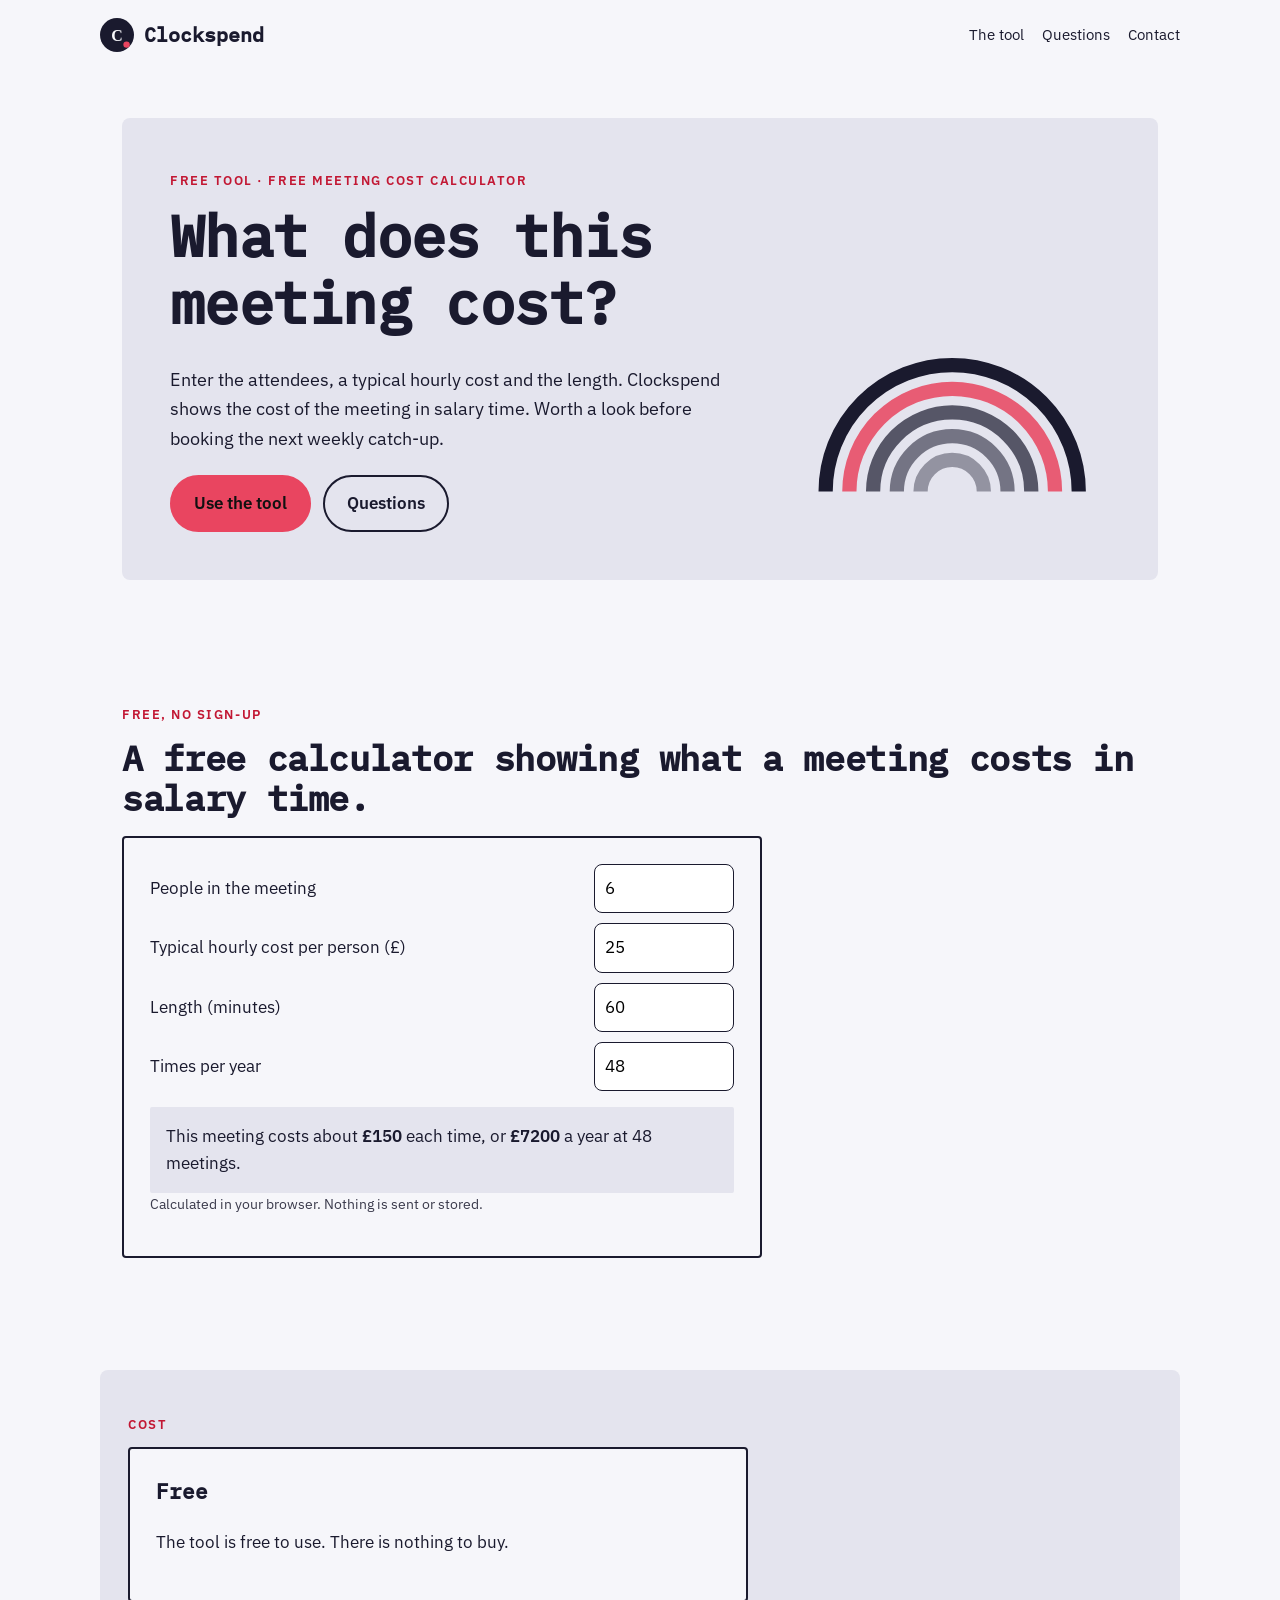
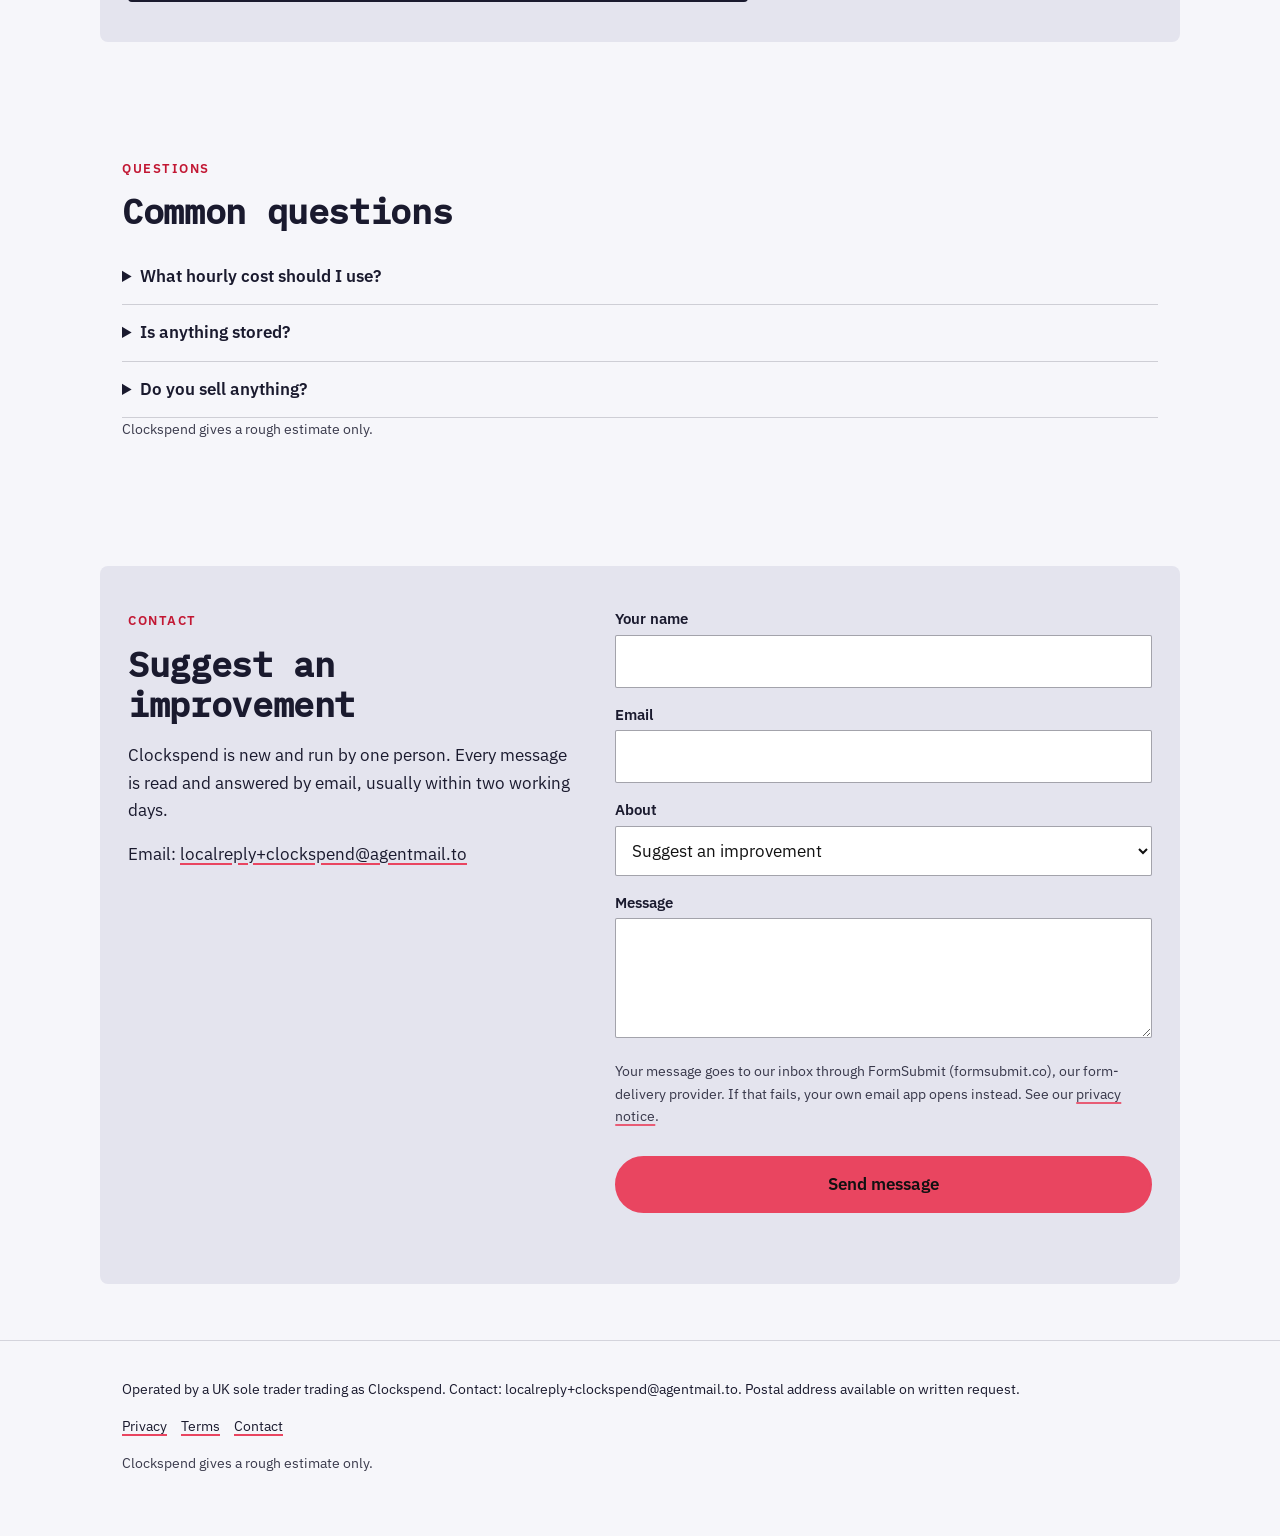
==== index.html @ 1527cc27 "Publish site 2026-10-19 21:56 BST" ====
<!doctype html>
<html lang="en-GB">
<head>
<meta charset="utf-8">
<meta name="viewport" content="width=device-width, initial-scale=1">
<meta http-equiv="Content-Security-Policy" content="default-src 'self'; img-src 'self' data: https://localreplyloop.goatcounter.com; style-src 'self'; script-src 'self'; font-src 'self'; connect-src 'self' https://formsubmit.co; form-action 'self'; base-uri 'self'; object-src 'none'">
<meta name="referrer" content="strict-origin-when-cross-origin">
<title>Clockspend: What does this meeting cost?</title>
<meta name="description" content="A free calculator showing what a meeting costs in salary time.">
<meta name="theme-color" content="#1A1A2E">
<meta property="og:type" content="website"><meta property="og:title" content="Clockspend: What does this meeting cost?"><meta property="og:description" content="A free calculator showing what a meeting costs in salary time.">
<meta property="og:image" content="https://evanturner557-del.github.io/clockspend/assets/og.png"><meta property="og:image:width" content="1200"><meta property="og:image:height" content="630">
<meta property="og:image:alt" content="Clockspend: What does this meeting cost?"><meta property="og:site_name" content="Clockspend"><meta property="og:locale" content="en_GB">
<meta property="og:url" content="https://evanturner557-del.github.io/clockspend/"><meta name="twitter:card" content="summary_large_image">
<link rel="canonical" href="https://evanturner557-del.github.io/clockspend/">
<link rel="icon" href="assets/favicon.svg" type="image/svg+xml">
<link rel="stylesheet" href="assets/site.css">
<script src="assets/config.js"></script>
<script src="assets/analytics.js" defer></script>
<script src="_shared/kit.js" defer></script><script src="assets/tool.js" defer></script>
</head>
<body>
<a class="skip" href="#main">Skip to content</a>
<header><div class="wrap top"><a class="brand" href="./"><svg viewBox="0 0 64 64" aria-hidden="true" width="34" height="34"><circle cx="32" cy="32" r="32" fill="#1A1A2E"/><text x="32" y="43" text-anchor="middle" font-family="Georgia, serif" font-weight="700" font-size="30" fill="#F6F6FA">C</text><circle cx="50" cy="50" r="6" fill="#E94560"/></svg>Clockspend</a><nav aria-label="Primary"><a href="#tool">The tool</a><a href="#faq">Questions</a><a href="#contact">Contact</a></nav></div></header><section class="hero"><div class="wrap"><div class="inner"><div><span class="eyebrow">Free tool · Free meeting cost calculator</span><h1>What does this meeting cost?</h1><p class="lede">Enter the attendees, a typical hourly cost and the length. Clockspend shows the cost of the meeting in salary time. Worth a look before booking the next weekly catch-up.</p><div class="ctas"><a class="btn" href="#tool" data-cta="hero">Use the tool</a><a class="btn ghost" href="#faq" data-cta="hero-secondary">Questions</a></div></div><div class="art"><svg viewBox="0 0 400 400" role="img" aria-label="Decorative pattern" class="motif" preserveAspectRatio="xMidYMid slice"><path d="M 40 380 A 160 160 0 0 1 360 380" fill="none" stroke="#1A1A2E" stroke-width="18" stroke-opacity="1.00"/><path d="M 70 380 A 130 130 0 0 1 330 380" fill="none" stroke="#E94560" stroke-width="18" stroke-opacity="0.85"/><path d="M 100 380 A 100 100 0 0 1 300 380" fill="none" stroke="#1A1A2E" stroke-width="18" stroke-opacity="0.70"/><path d="M 130 380 A 70 70 0 0 1 270 380" fill="none" stroke="#1A1A2E" stroke-width="18" stroke-opacity="0.55"/><path d="M 160 380 A 40 40 0 0 1 240 380" fill="none" stroke="#1A1A2E" stroke-width="18" stroke-opacity="0.40"/></svg></div></div></div></section>
<main id="main">
<section id="tool"><div class="wrap"><span class="eyebrow">Free, no sign-up</span><h2>A free calculator showing what a meeting costs in salary time.</h2><form class="tool" id="calc" novalidate><div class="row"><label for="t-people">People in the meeting</label><input type="number" id="t-people" data-k="people" value="6" step="1" min="0" inputmode="decimal"></div><div class="row"><label for="t-rate">Typical hourly cost per person (£)</label><input type="number" id="t-rate" data-k="rate" value="25" step="1" min="0" inputmode="decimal"></div><div class="row"><label for="t-mins">Length (minutes)</label><input type="number" id="t-mins" data-k="mins" value="60" step="5" min="0" inputmode="decimal"></div><div class="row"><label for="t-weekly">Times per year</label><input type="number" id="t-weekly" data-k="weekly" value="48" step="1" min="0" inputmode="decimal"></div><div class="result" id="result" role="status" aria-live="polite"></div><p class="fine">Calculated in your browser. Nothing is sent or stored.</p></form></div></section>
<section class="tint" id="price"><div class="wrap"><span class="eyebrow">Cost</span><div class="pricebox"><p class="price">Free</p><p>The tool is free to use. There is nothing to buy.</p></div></div></section>
<section id="faq"><div class="wrap"><span class="eyebrow">Questions</span><h2>Common questions</h2><details><summary>What hourly cost should I use?</summary><p>Salary plus employer costs, divided by working hours. A rough average is fine.</p></details><details><summary>Is anything stored?</summary><p>No. It runs in your browser.</p></details><details><summary>Do you sell anything?</summary><p>No. It&#x27;s just a calculator.</p></details><p class="fine" style="margin-top:18px">Clockspend gives a rough estimate only.</p></div></section>
<section class="tint" id="contact"><div class="wrap contact-grid"><div><span class="eyebrow">Contact</span><h2>Suggest an improvement</h2><p>Clockspend is new and run by one person. Every message is read and answered by email, usually within two working days.</p><p>Email: <a href="mailto:localreply+clockspend@agentmail.to">localreply+clockspend@agentmail.to</a></p></div><form class="form" data-contact data-formsubmit="localreply+clockspend@agentmail.to" data-email="localreply+clockspend@agentmail.to" data-subject="Clockspend enquiry" novalidate>
<div><label for="f-name">Your name</label><input id="f-name" name="name" autocomplete="name" required></div>
<div><label for="f-email">Email</label><input id="f-email" name="email" type="email" autocomplete="email" required></div>
<div><label for="f-plan">About</label><select id="f-plan" name="plan"><option value="Suggest an improvement">Suggest an improvement</option><option value="Report a mistake">Report a mistake</option><option value="Something else">Something else</option></select></div>
<div><label for="f-message">Message</label><textarea id="f-message" name="message"></textarea></div>
<p class="hint">Your message goes to our inbox through FormSubmit (formsubmit.co), our form-delivery provider. If that fails, your own email app opens instead. See our <a href="privacy.html">privacy notice</a>.</p>
<button class="btn" type="submit">Send message</button>
<p class="form-status" role="status" aria-live="polite"></p>
</form></div></section>
</main><footer><div class="wrap"><p>Operated by a UK sole trader trading as Clockspend. Contact: localreply+clockspend@agentmail.to. Postal address available on written request.</p>
<p><a href="privacy.html">Privacy</a><a href="terms.html">Terms</a><a href="./#contact">Contact</a></p>
<p class="fine">Clockspend gives a rough estimate only.</p></div></footer>
</body></html>
---- assets/site.css ----
@font-face{font-family:'IBM Plex Mono';font-weight:500;font-style:normal;font-display:swap;src:url(fonts/ibm-plex-mono-latin-500-normal.woff2) format('woff2')}
@font-face{font-family:'IBM Plex Sans';font-weight:400;font-style:normal;font-display:swap;src:url(fonts/ibm-plex-sans-latin-400-normal.woff2) format('woff2')}
@font-face{font-family:'IBM Plex Sans';font-weight:600;font-style:normal;font-display:swap;src:url(fonts/ibm-plex-sans-latin-600-normal.woff2) format('woff2')}
:root{--ink:#1A1A2E;--paper:#F6F6FA;--acc:#E94560;--acc-text:#C21733;--on-acc:#111111;--soft:#E4E4EE;--on-ink:#F6F6FA;--r:4px;--br:999px;--head:'IBM Plex Mono', ui-monospace, monospace;--body:'IBM Plex Sans', system-ui, sans-serif}
*,*::before,*::after{box-sizing:border-box}html{scroll-behavior:smooth}@media (prefers-reduced-motion:reduce){html{scroll-behavior:auto}*{transition:none!important}}
body{margin:0;font-family:var(--body);color:var(--ink);background:var(--paper);line-height:1.6;font-size:17px;-webkit-font-smoothing:antialiased}
h1,h2,h3{font-family:var(--head);line-height:1.15;margin:0 0 .5em;letter-spacing:-.01em}h1{font-size:clamp(2.1rem,5vw,3.6rem)}h2{font-size:clamp(1.5rem,3vw,2.2rem)}h3{font-size:1.15rem}
p{margin:0 0 1em}a{color:var(--ink);text-decoration-color:var(--acc);text-underline-offset:3px;text-decoration-thickness:2px}
.wrap{max-width:1080px;margin:0 auto;padding:0 22px}.skip{position:absolute;left:-999px}.skip:focus{left:12px;top:12px;background:var(--ink);color:var(--on-ink);padding:8px 12px;z-index:9}
:focus-visible{outline:3px solid var(--acc);outline-offset:2px}
.top{display:flex;align-items:center;justify-content:space-between;padding:18px 0;gap:16px}.brand{display:flex;align-items:center;gap:10px;font-family:var(--head);font-weight:700;font-size:1.25rem;text-decoration:none}
.top nav a{margin-left:18px;font-size:.95rem;text-decoration:none}.top nav a:hover{text-decoration:underline}
.btn{display:inline-block;background:var(--acc);color:var(--on-acc);padding:13px 22px;border-radius:var(--br);font-weight:600;text-decoration:none;border:2px solid var(--acc);cursor:pointer;font:inherit;font-weight:600}
.btn:hover{filter:brightness(.94)}.btn.ghost{background:transparent;color:var(--ink);border-color:var(--ink)}
.eyebrow{display:inline-block;font-size:.8rem;letter-spacing:.12em;text-transform:uppercase;font-weight:600;color:var(--acc-text);margin-bottom:12px}
.hero{padding:48px 0 64px}.hero .lede{font-size:1.15rem;max-width:40em}.ctas{display:flex;gap:12px;flex-wrap:wrap;margin-top:22px}
.motif{width:100%;height:auto;max-width:420px;display:block}
.draft{display:inline-block;background:var(--soft);border:1px dashed var(--ink);padding:3px 10px;border-radius:999px;font-size:.82rem;font-weight:600;margin-bottom:14px}
section{padding:56px 0}.tint{background:var(--soft)}
.steps{display:grid;grid-template-columns:repeat(auto-fit,minmax(220px,1fr));gap:22px;counter-reset:s}
.step{padding:22px;border-radius:var(--r);background:var(--paper);border:1px solid color-mix(in srgb,var(--ink) 14%,transparent)}
.step::before{counter-increment:s;content:"0" counter(s);font-family:var(--head);font-weight:700;color:var(--acc-text);display:block;font-size:1.4rem;margin-bottom:6px}
.points{display:grid;grid-template-columns:repeat(auto-fit,minmax(240px,1fr));gap:26px}.point h3{border-top:4px solid var(--acc);padding-top:12px}
.price{font-family:var(--head);font-size:1.3rem;font-weight:700}.pricebox{border:2px solid var(--ink);border-radius:var(--r);padding:26px;max-width:620px;background:var(--paper)}
details{border-bottom:1px solid color-mix(in srgb,var(--ink) 18%,transparent);padding:14px 0}summary{cursor:pointer;font-weight:600}details p{margin-top:10px}
.form{display:grid;gap:14px;max-width:620px}.form label{font-weight:600;font-size:.95rem;display:block;margin-bottom:4px}
.form input,.form textarea,.form select{width:100%;padding:12px;border:1.5px solid color-mix(in srgb,var(--ink) 40%,transparent);border-radius:calc(var(--r)/2);font:inherit;background:#fff;color:#111}
.form textarea{min-height:120px}.hint,.fine{font-size:.88rem;opacity:.85}.form-status{font-weight:600}
.contact-grid{display:grid;grid-template-columns:1fr 1.2fr;gap:40px}@media(max-width:800px){.contact-grid{grid-template-columns:1fr}.top nav{display:none}}
footer{padding:36px 0 48px;font-size:.9rem;border-top:1px solid color-mix(in srgb,var(--ink) 15%,transparent)}footer a{margin-right:14px}
.tool{background:var(--paper);border:2px solid var(--ink);border-radius:var(--r);padding:26px;max-width:640px}.tool .row{display:grid;grid-template-columns:1fr 140px;gap:12px;align-items:center;margin-bottom:10px}
.tool input[type=number]{padding:10px;border:1.5px solid var(--ink);border-radius:8px;font:inherit;width:100%}.result{margin-top:16px;padding:16px;background:var(--soft);border-radius:calc(var(--r)/2);min-height:3em}
.check h3{margin-top:18px}.check label{display:flex;gap:10px;align-items:flex-start;padding:6px 0}.check input{width:20px;height:20px;accent-color:var(--acc)}
.legal{max-width:760px}.legal h2{font-size:1.3rem;margin-top:1.6em}
.hero .wrap>.inner{background:var(--soft);border-radius:calc(var(--r)*2);padding:48px;display:grid;grid-template-columns:1.3fr .7fr;gap:36px;align-items:center}@media(max-width:800px){.hero .wrap>.inner{grid-template-columns:1fr;padding:28px}}.tint{background:transparent}.tint .wrap{background:var(--soft);border-radius:calc(var(--r)*2);padding:40px 28px}
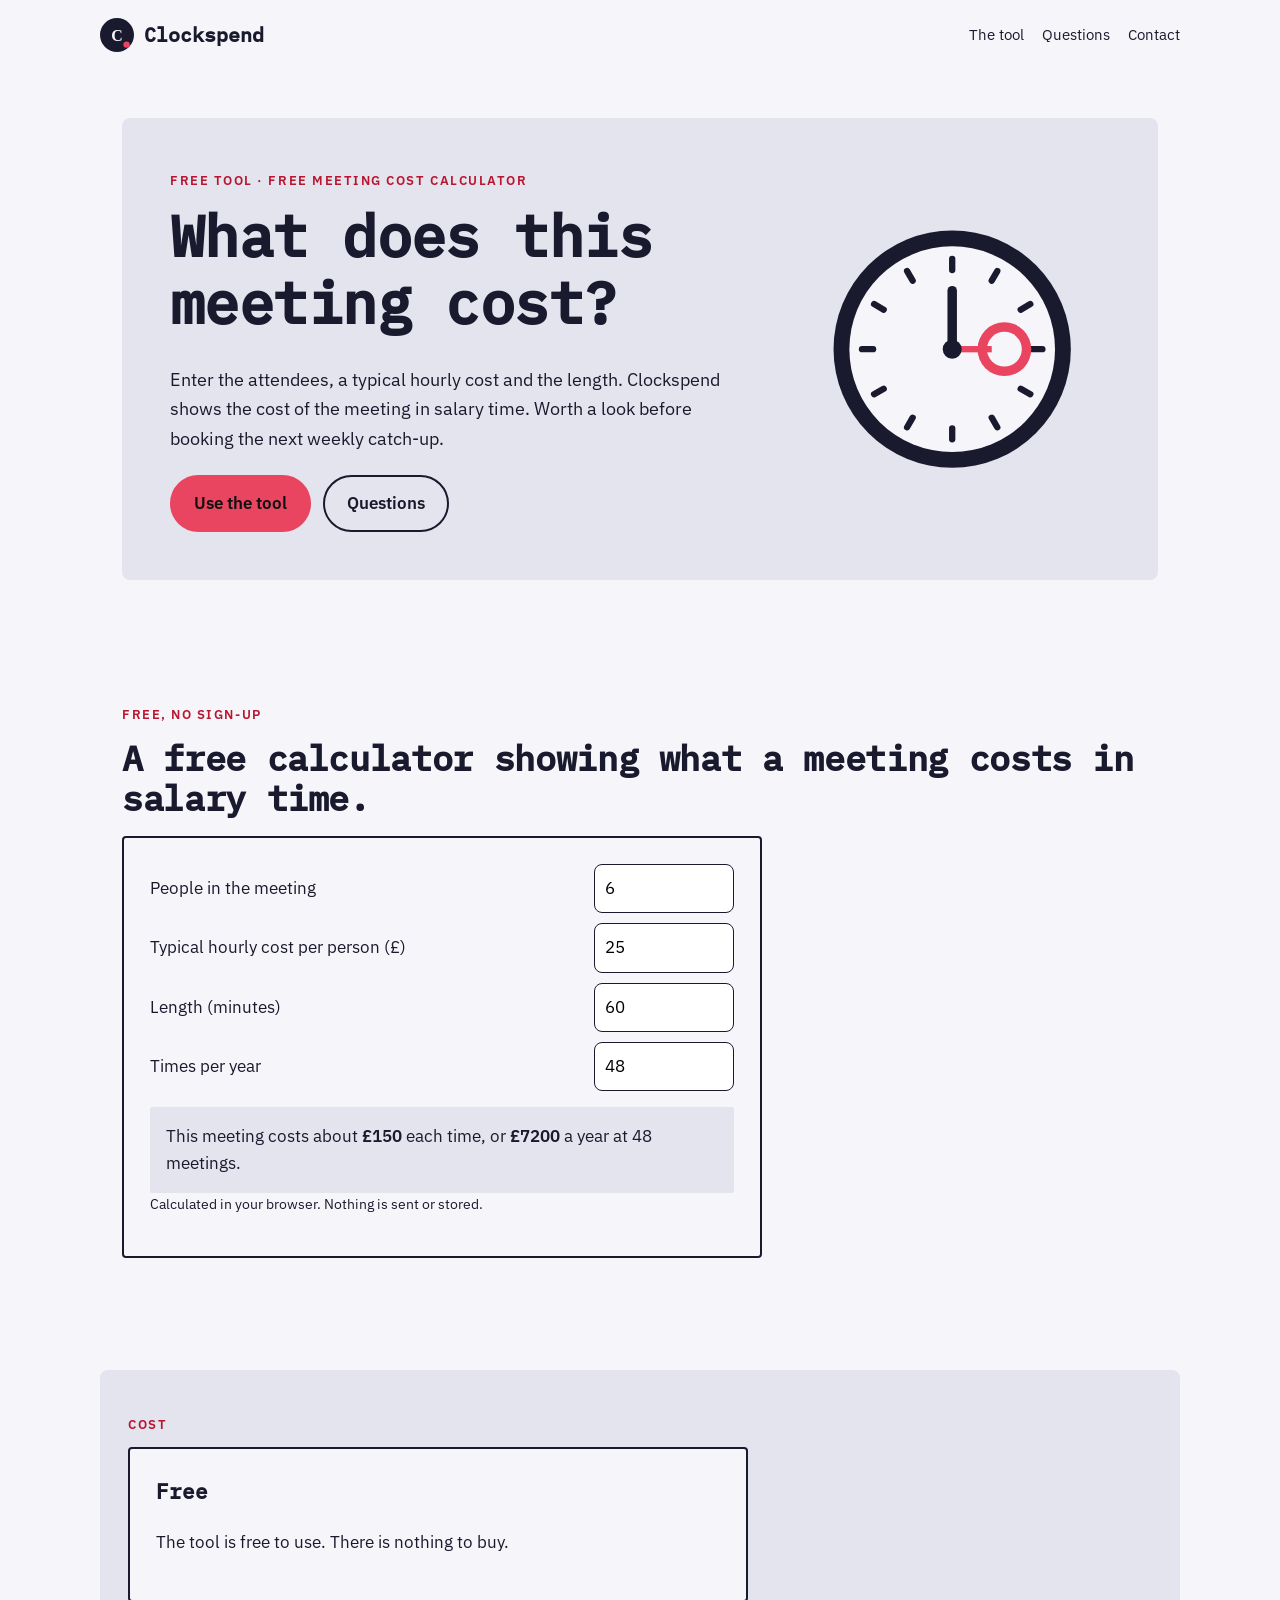
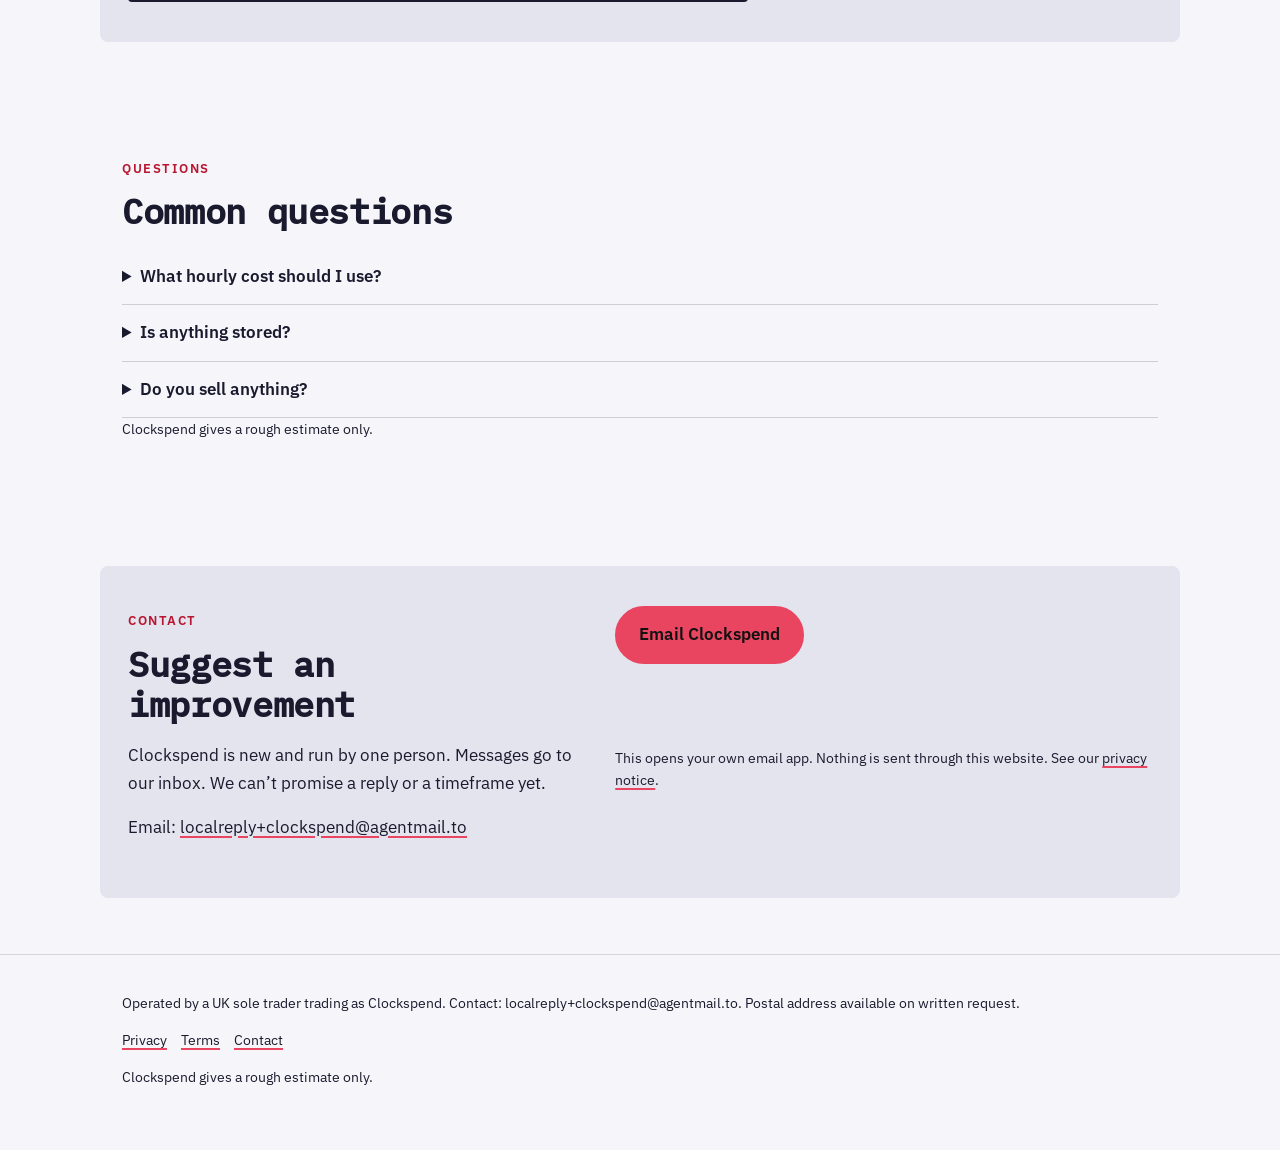
==== commit 16bf0323: "Publish site 2026-10-21 08:27 BST" ====
--- a/index.html
+++ b/index.html
@@ -3,7 +3,7 @@
 <head>
 <meta charset="utf-8">
 <meta name="viewport" content="width=device-width, initial-scale=1">
-<meta http-equiv="Content-Security-Policy" content="default-src 'self'; img-src 'self' data: https://localreplyloop.goatcounter.com; style-src 'self'; script-src 'self'; font-src 'self'; connect-src 'self' https://formsubmit.co; form-action 'self'; base-uri 'self'; object-src 'none'">
+<meta http-equiv="Content-Security-Policy" content="default-src 'self'; img-src 'self' data: https://localreplyloop.goatcounter.com; style-src 'self'; script-src 'self'; font-src 'self'; connect-src 'self'; form-action 'self'; base-uri 'self'; object-src 'none'">
 <meta name="referrer" content="strict-origin-when-cross-origin">
 <title>Clockspend: What does this meeting cost?</title>
 <meta name="description" content="A free calculator showing what a meeting costs in salary time.">
@@ -21,20 +21,13 @@
 </head>
 <body>
 <a class="skip" href="#main">Skip to content</a>
-<header><div class="wrap top"><a class="brand" href="./"><svg viewBox="0 0 64 64" aria-hidden="true" width="34" height="34"><circle cx="32" cy="32" r="32" fill="#1A1A2E"/><text x="32" y="43" text-anchor="middle" font-family="Georgia, serif" font-weight="700" font-size="30" fill="#F6F6FA">C</text><circle cx="50" cy="50" r="6" fill="#E94560"/></svg>Clockspend</a><nav aria-label="Primary"><a href="#tool">The tool</a><a href="#faq">Questions</a><a href="#contact">Contact</a></nav></div></header><section class="hero"><div class="wrap"><div class="inner"><div><span class="eyebrow">Free tool · Free meeting cost calculator</span><h1>What does this meeting cost?</h1><p class="lede">Enter the attendees, a typical hourly cost and the length. Clockspend shows the cost of the meeting in salary time. Worth a look before booking the next weekly catch-up.</p><div class="ctas"><a class="btn" href="#tool" data-cta="hero">Use the tool</a><a class="btn ghost" href="#faq" data-cta="hero-secondary">Questions</a></div></div><div class="art"><svg viewBox="0 0 400 400" role="img" aria-label="Decorative pattern" class="motif" preserveAspectRatio="xMidYMid slice"><path d="M 40 380 A 160 160 0 0 1 360 380" fill="none" stroke="#1A1A2E" stroke-width="18" stroke-opacity="1.00"/><path d="M 70 380 A 130 130 0 0 1 330 380" fill="none" stroke="#E94560" stroke-width="18" stroke-opacity="0.85"/><path d="M 100 380 A 100 100 0 0 1 300 380" fill="none" stroke="#1A1A2E" stroke-width="18" stroke-opacity="0.70"/><path d="M 130 380 A 70 70 0 0 1 270 380" fill="none" stroke="#1A1A2E" stroke-width="18" stroke-opacity="0.55"/><path d="M 160 380 A 40 40 0 0 1 240 380" fill="none" stroke="#1A1A2E" stroke-width="18" stroke-opacity="0.40"/></svg></div></div></div></section>
+<header><div class="wrap top"><a class="brand" href="./"><svg viewBox="0 0 64 64" aria-hidden="true" width="34" height="34"><circle cx="32" cy="32" r="32" fill="#1A1A2E"/><text x="32" y="43" text-anchor="middle" font-family="Georgia, serif" font-weight="700" font-size="30" fill="#F6F6FA">C</text><circle cx="50" cy="50" r="6" fill="#E94560"/></svg>Clockspend</a><nav aria-label="Primary"><a href="#tool">The tool</a><a href="#faq">Questions</a><a href="#contact">Contact</a></nav></div></header>
 <main id="main">
+<section class="hero"><div class="wrap"><div class="inner"><div><span class="eyebrow">Free tool · Free meeting cost calculator</span><h1>What does this meeting cost?</h1><p class="lede">Enter the attendees, a typical hourly cost and the length. Clockspend shows the cost of the meeting in salary time. Worth a look before booking the next weekly catch-up.</p><div class="ctas"><a class="btn" href="#tool" data-cta="hero">Use the tool</a><a class="btn ghost" href="#faq" data-cta="hero-secondary">Questions</a></div></div><div class="art"><svg viewBox="0 0 400 400" aria-hidden="true" focusable="false" class="motif"><circle cx="200" cy="200" r="150" fill="#1A1A2E"/><circle cx="200" cy="200" r="130" fill="#F6F6FA"/><rect x="196" y="82" width="8" height="22" rx="4" fill="#1A1A2E" transform="rotate(0 200 200)"/><rect x="196" y="82" width="8" height="22" rx="4" fill="#1A1A2E" transform="rotate(30 200 200)"/><rect x="196" y="82" width="8" height="22" rx="4" fill="#1A1A2E" transform="rotate(60 200 200)"/><rect x="196" y="82" width="8" height="22" rx="4" fill="#1A1A2E" transform="rotate(90 200 200)"/><rect x="196" y="82" width="8" height="22" rx="4" fill="#1A1A2E" transform="rotate(120 200 200)"/><rect x="196" y="82" width="8" height="22" rx="4" fill="#1A1A2E" transform="rotate(150 200 200)"/><rect x="196" y="82" width="8" height="22" rx="4" fill="#1A1A2E" transform="rotate(180 200 200)"/><rect x="196" y="82" width="8" height="22" rx="4" fill="#1A1A2E" transform="rotate(210 200 200)"/><rect x="196" y="82" width="8" height="22" rx="4" fill="#1A1A2E" transform="rotate(240 200 200)"/><rect x="196" y="82" width="8" height="22" rx="4" fill="#1A1A2E" transform="rotate(270 200 200)"/><rect x="196" y="82" width="8" height="22" rx="4" fill="#1A1A2E" transform="rotate(300 200 200)"/><rect x="196" y="82" width="8" height="22" rx="4" fill="#1A1A2E" transform="rotate(330 200 200)"/><rect x="194" y="120" width="12" height="90" rx="6" fill="#1A1A2E"/><circle cx="266" cy="200" r="34" fill="#E94560"/><circle cx="266" cy="200" r="22" fill="#F6F6FA"/><rect x="200" y="196" width="50" height="8" fill="#E94560"/><circle cx="200" cy="200" r="12" fill="#1A1A2E"/></svg></div></div></div></section>
 <section id="tool"><div class="wrap"><span class="eyebrow">Free, no sign-up</span><h2>A free calculator showing what a meeting costs in salary time.</h2><form class="tool" id="calc" novalidate><div class="row"><label for="t-people">People in the meeting</label><input type="number" id="t-people" data-k="people" value="6" step="1" min="0" inputmode="decimal"></div><div class="row"><label for="t-rate">Typical hourly cost per person (£)</label><input type="number" id="t-rate" data-k="rate" value="25" step="1" min="0" inputmode="decimal"></div><div class="row"><label for="t-mins">Length (minutes)</label><input type="number" id="t-mins" data-k="mins" value="60" step="5" min="0" inputmode="decimal"></div><div class="row"><label for="t-weekly">Times per year</label><input type="number" id="t-weekly" data-k="weekly" value="48" step="1" min="0" inputmode="decimal"></div><div class="result" id="result" role="status" aria-live="polite"></div><p class="fine">Calculated in your browser. Nothing is sent or stored.</p></form></div></section>
 <section class="tint" id="price"><div class="wrap"><span class="eyebrow">Cost</span><div class="pricebox"><p class="price">Free</p><p>The tool is free to use. There is nothing to buy.</p></div></div></section>
 <section id="faq"><div class="wrap"><span class="eyebrow">Questions</span><h2>Common questions</h2><details><summary>What hourly cost should I use?</summary><p>Salary plus employer costs, divided by working hours. A rough average is fine.</p></details><details><summary>Is anything stored?</summary><p>No. It runs in your browser.</p></details><details><summary>Do you sell anything?</summary><p>No. It&#x27;s just a calculator.</p></details><p class="fine" style="margin-top:18px">Clockspend gives a rough estimate only.</p></div></section>
-<section class="tint" id="contact"><div class="wrap contact-grid"><div><span class="eyebrow">Contact</span><h2>Suggest an improvement</h2><p>Clockspend is new and run by one person. Every message is read and answered by email, usually within two working days.</p><p>Email: <a href="mailto:localreply+clockspend@agentmail.to">localreply+clockspend@agentmail.to</a></p></div><form class="form" data-contact data-formsubmit="localreply+clockspend@agentmail.to" data-email="localreply+clockspend@agentmail.to" data-subject="Clockspend enquiry" novalidate>
-<div><label for="f-name">Your name</label><input id="f-name" name="name" autocomplete="name" required></div>
-<div><label for="f-email">Email</label><input id="f-email" name="email" type="email" autocomplete="email" required></div>
-<div><label for="f-plan">About</label><select id="f-plan" name="plan"><option value="Suggest an improvement">Suggest an improvement</option><option value="Report a mistake">Report a mistake</option><option value="Something else">Something else</option></select></div>
-<div><label for="f-message">Message</label><textarea id="f-message" name="message"></textarea></div>
-<p class="hint">Your message goes to our inbox through FormSubmit (formsubmit.co), our form-delivery provider. If that fails, your own email app opens instead. See our <a href="privacy.html">privacy notice</a>.</p>
-<button class="btn" type="submit">Send message</button>
-<p class="form-status" role="status" aria-live="polite"></p>
-</form></div></section>
+<section class="tint" id="contact"><div class="wrap contact-grid"><div><span class="eyebrow">Contact</span><h2>Suggest an improvement</h2><p>Clockspend is new and run by one person. Messages go to our inbox. We can’t promise a reply or a timeframe yet.</p><p>Email: <a href="mailto:localreply+clockspend@agentmail.to">localreply+clockspend@agentmail.to</a></p></div><div class="form contact-mail"><p><a class="btn" href="mailto:localreply+clockspend@agentmail.to?subject=%5BClockspend%5D%20Enquiry" data-cta="enquire">Email Clockspend</a></p><p class="hint">This opens your own email app. Nothing is sent through this website. See our <a href="privacy.html">privacy notice</a>.</p></div></div></section>
 </main><footer><div class="wrap"><p>Operated by a UK sole trader trading as Clockspend. Contact: localreply+clockspend@agentmail.to. Postal address available on written request.</p>
 <p><a href="privacy.html">Privacy</a><a href="terms.html">Terms</a><a href="./#contact">Contact</a></p>
 <p class="fine">Clockspend gives a rough estimate only.</p></div></footer>
--- a/assets/site.css
+++ b/assets/site.css
@@ -1,7 +1,7 @@
 @font-face{font-family:'IBM Plex Mono';font-weight:500;font-style:normal;font-display:swap;src:url(fonts/ibm-plex-mono-latin-500-normal.woff2) format('woff2')}
 @font-face{font-family:'IBM Plex Sans';font-weight:400;font-style:normal;font-display:swap;src:url(fonts/ibm-plex-sans-latin-400-normal.woff2) format('woff2')}
 @font-face{font-family:'IBM Plex Sans';font-weight:600;font-style:normal;font-display:swap;src:url(fonts/ibm-plex-sans-latin-600-normal.woff2) format('woff2')}
-:root{--ink:#1A1A2E;--paper:#F6F6FA;--acc:#E94560;--acc-text:#C21733;--on-acc:#111111;--soft:#E4E4EE;--on-ink:#F6F6FA;--r:4px;--br:999px;--head:'IBM Plex Mono', ui-monospace, monospace;--body:'IBM Plex Sans', system-ui, sans-serif}
+:root{--ink:#1A1A2E;--paper:#F6F6FA;--acc:#E94560;--acc-text:#B81630;--on-acc:#111111;--acc-btn:#E94560;--soft:#E4E4EE;--on-ink:#F6F6FA;--r:4px;--br:999px;--head:'IBM Plex Mono', ui-monospace, monospace;--body:'IBM Plex Sans', system-ui, sans-serif}
 *,*::before,*::after{box-sizing:border-box}html{scroll-behavior:smooth}@media (prefers-reduced-motion:reduce){html{scroll-behavior:auto}*{transition:none!important}}
 body{margin:0;font-family:var(--body);color:var(--ink);background:var(--paper);line-height:1.6;font-size:17px;-webkit-font-smoothing:antialiased}
 h1,h2,h3{font-family:var(--head);line-height:1.15;margin:0 0 .5em;letter-spacing:-.01em}h1{font-size:clamp(2.1rem,5vw,3.6rem)}h2{font-size:clamp(1.5rem,3vw,2.2rem)}h3{font-size:1.15rem}
@@ -10,11 +10,11 @@
 :focus-visible{outline:3px solid var(--acc);outline-offset:2px}
 .top{display:flex;align-items:center;justify-content:space-between;padding:18px 0;gap:16px}.brand{display:flex;align-items:center;gap:10px;font-family:var(--head);font-weight:700;font-size:1.25rem;text-decoration:none}
 .top nav a{margin-left:18px;font-size:.95rem;text-decoration:none}.top nav a:hover{text-decoration:underline}
-.btn{display:inline-block;background:var(--acc);color:var(--on-acc);padding:13px 22px;border-radius:var(--br);font-weight:600;text-decoration:none;border:2px solid var(--acc);cursor:pointer;font:inherit;font-weight:600}
-.btn:hover{filter:brightness(.94)}.btn.ghost{background:transparent;color:var(--ink);border-color:var(--ink)}
+.btn{display:inline-block;background:var(--acc-btn);color:var(--on-acc);padding:13px 22px;border-radius:var(--br);font-weight:600;text-decoration:none;border:2px solid var(--acc-btn);cursor:pointer;font:inherit;font-weight:600}
+.btn:hover{filter:none;box-shadow:inset 0 0 0 2px currentColor}.btn.ghost{background:transparent;color:var(--ink);border-color:var(--ink)}
 .eyebrow{display:inline-block;font-size:.8rem;letter-spacing:.12em;text-transform:uppercase;font-weight:600;color:var(--acc-text);margin-bottom:12px}
 .hero{padding:48px 0 64px}.hero .lede{font-size:1.15rem;max-width:40em}.ctas{display:flex;gap:12px;flex-wrap:wrap;margin-top:22px}
-.motif{width:100%;height:auto;max-width:420px;display:block}
+.motif{width:100%;height:auto;max-width:420px;display:block}.art{margin:0}
 .draft{display:inline-block;background:var(--soft);border:1px dashed var(--ink);padding:3px 10px;border-radius:999px;font-size:.82rem;font-weight:600;margin-bottom:14px}
 section{padding:56px 0}.tint{background:var(--soft)}
 .steps{display:grid;grid-template-columns:repeat(auto-fit,minmax(220px,1fr));gap:22px;counter-reset:s}
@@ -25,8 +25,8 @@
 details{border-bottom:1px solid color-mix(in srgb,var(--ink) 18%,transparent);padding:14px 0}summary{cursor:pointer;font-weight:600}details p{margin-top:10px}
 .form{display:grid;gap:14px;max-width:620px}.form label{font-weight:600;font-size:.95rem;display:block;margin-bottom:4px}
 .form input,.form textarea,.form select{width:100%;padding:12px;border:1.5px solid color-mix(in srgb,var(--ink) 40%,transparent);border-radius:calc(var(--r)/2);font:inherit;background:#fff;color:#111}
-.form textarea{min-height:120px}.hint,.fine{font-size:.88rem;opacity:.85}.form-status{font-weight:600}
-.contact-grid{display:grid;grid-template-columns:1fr 1.2fr;gap:40px}@media(max-width:800px){.contact-grid{grid-template-columns:1fr}.top nav{display:none}}
+.form textarea{min-height:120px}.hint,.fine{font-size:.88rem}.form-status{font-weight:600}
+.contact-grid{display:grid;grid-template-columns:1fr 1.2fr;gap:40px}@media(max-width:800px){.contact-grid{grid-template-columns:1fr}.top nav a:not([href="#contact"]){display:none}.top nav a{margin-left:0;padding:10px 0;font-weight:600}}
 footer{padding:36px 0 48px;font-size:.9rem;border-top:1px solid color-mix(in srgb,var(--ink) 15%,transparent)}footer a{margin-right:14px}
 .tool{background:var(--paper);border:2px solid var(--ink);border-radius:var(--r);padding:26px;max-width:640px}.tool .row{display:grid;grid-template-columns:1fr 140px;gap:12px;align-items:center;margin-bottom:10px}
 .tool input[type=number]{padding:10px;border:1.5px solid var(--ink);border-radius:8px;font:inherit;width:100%}.result{margin-top:16px;padding:16px;background:var(--soft);border-radius:calc(var(--r)/2);min-height:3em}
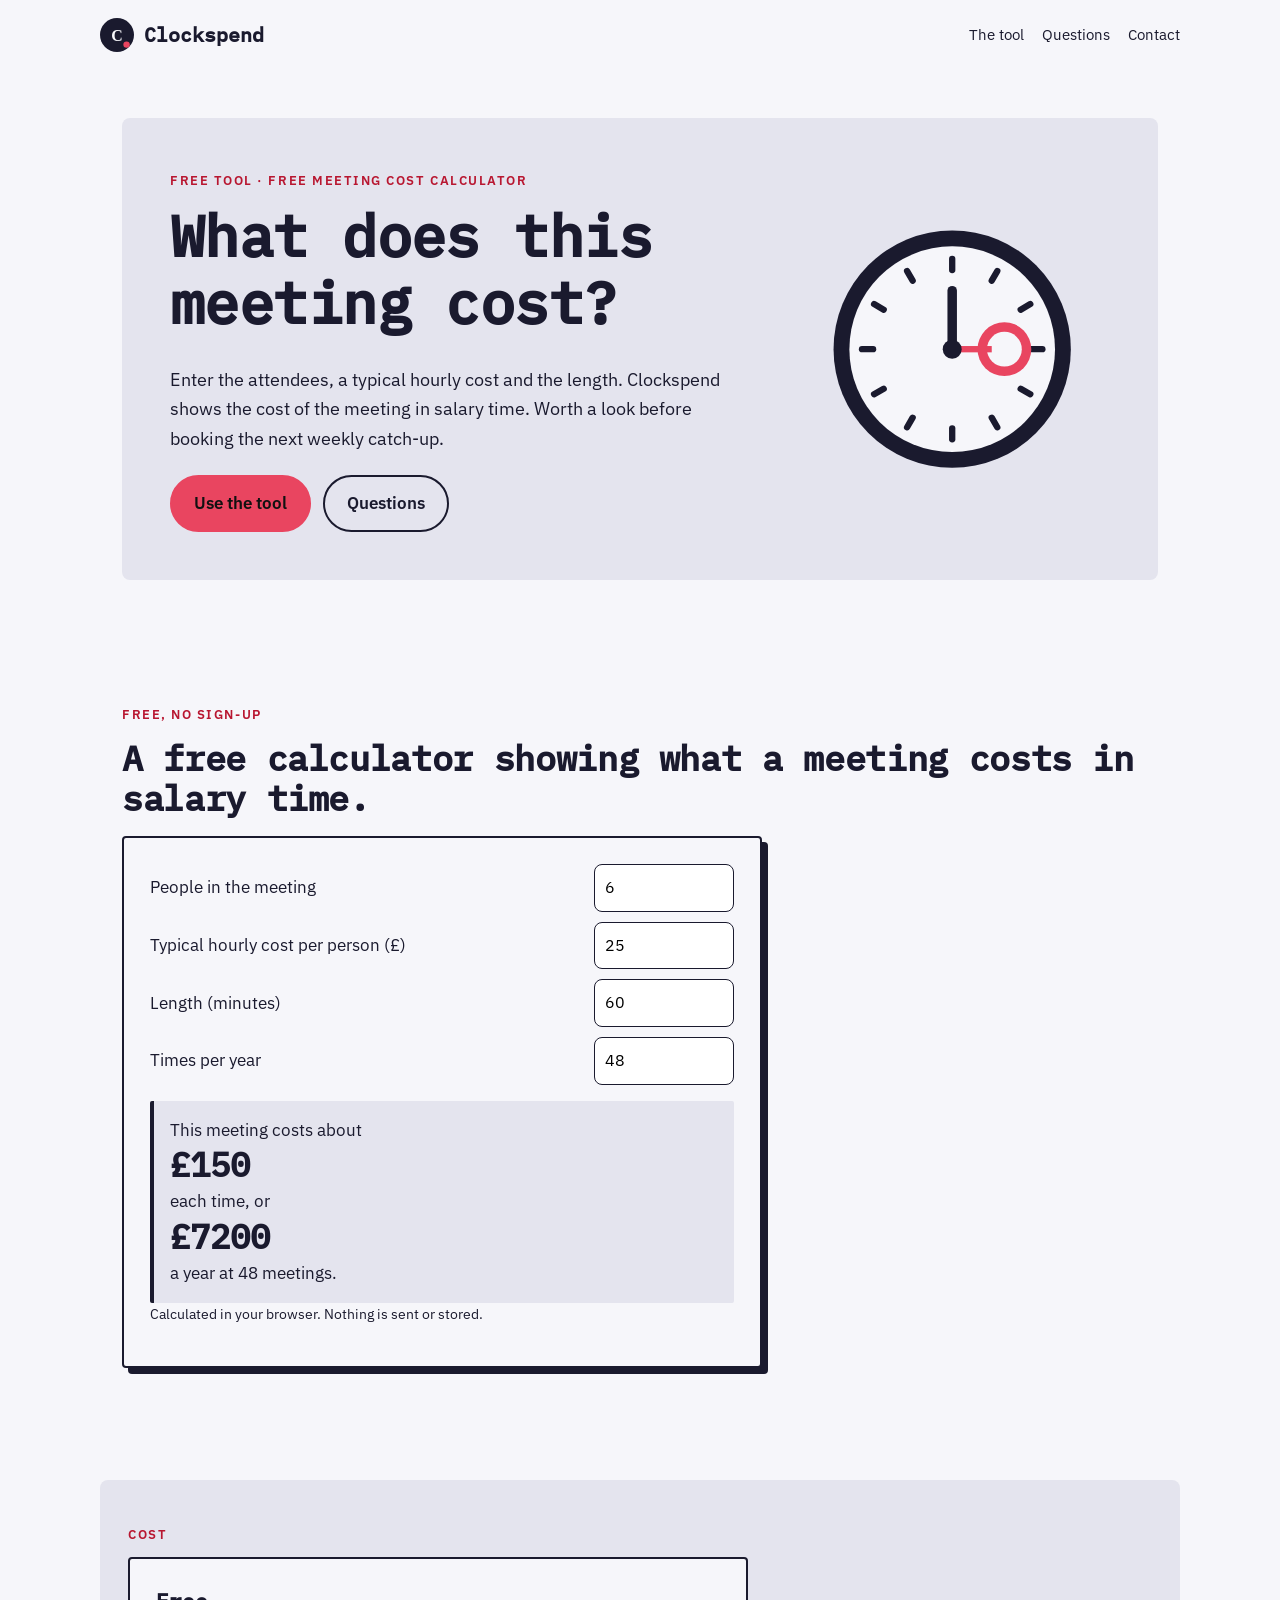
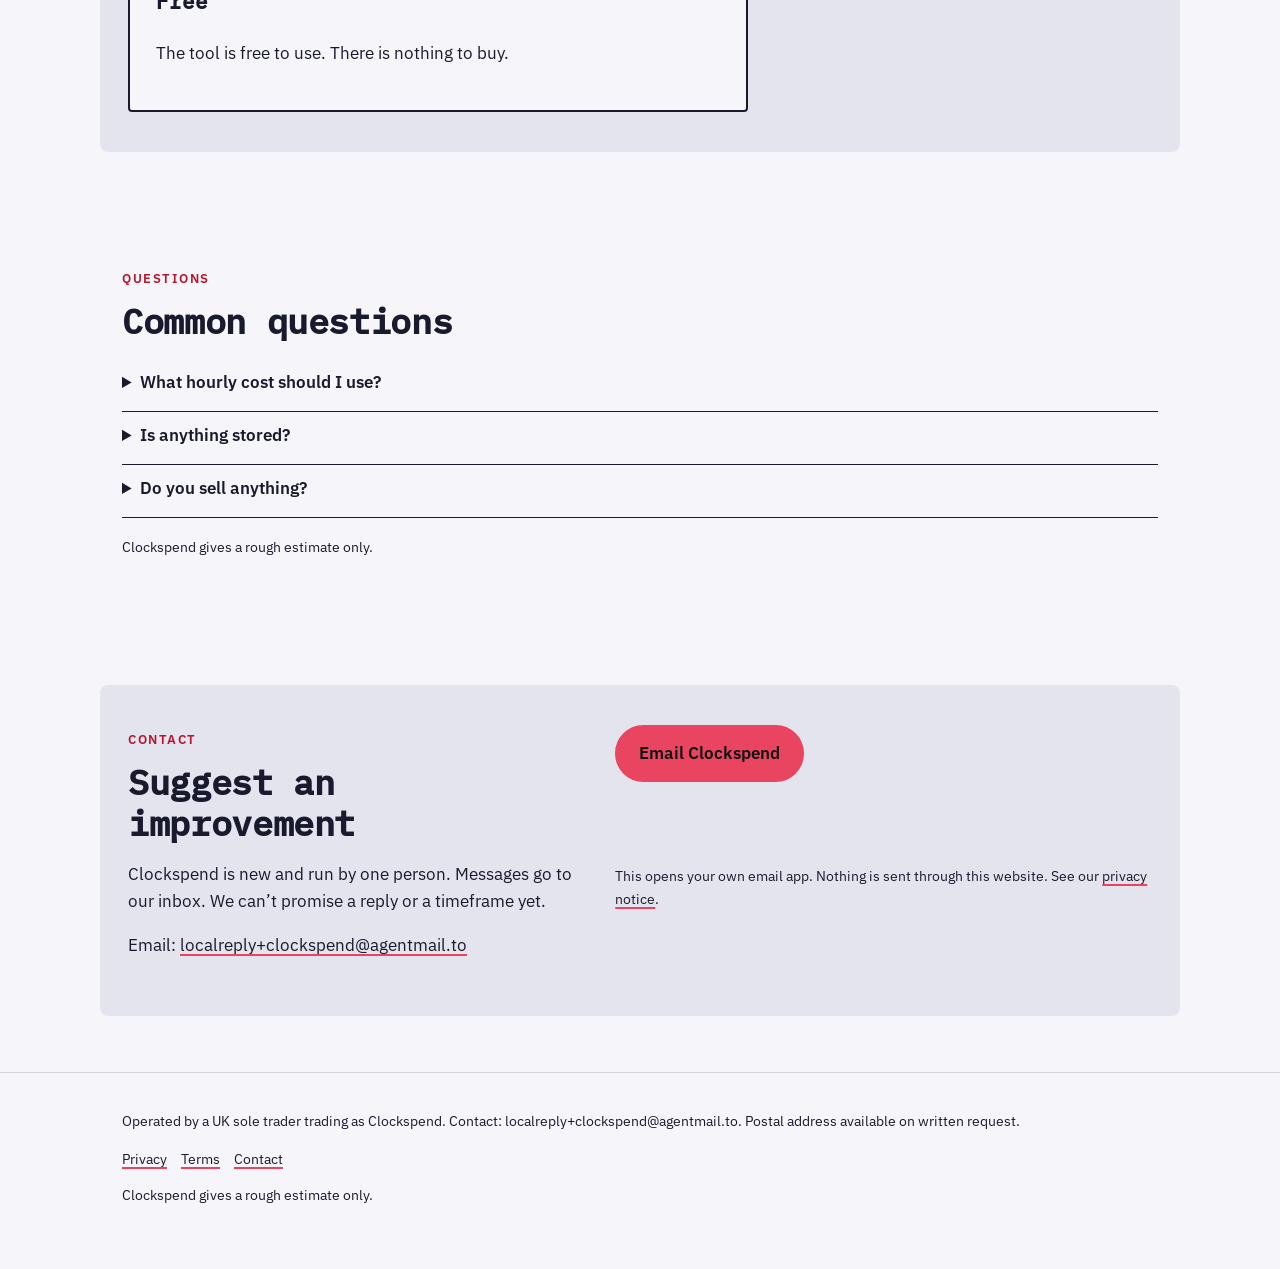
==== commit da3cc7c0: "Polish: prominent result card, 44px inputs, focus states, CSP-safe (no inline style)" ====
--- a/index.html
+++ b/index.html
@@ -26,7 +26,7 @@
 <section class="hero"><div class="wrap"><div class="inner"><div><span class="eyebrow">Free tool · Free meeting cost calculator</span><h1>What does this meeting cost?</h1><p class="lede">Enter the attendees, a typical hourly cost and the length. Clockspend shows the cost of the meeting in salary time. Worth a look before booking the next weekly catch-up.</p><div class="ctas"><a class="btn" href="#tool" data-cta="hero">Use the tool</a><a class="btn ghost" href="#faq" data-cta="hero-secondary">Questions</a></div></div><div class="art"><svg viewBox="0 0 400 400" aria-hidden="true" focusable="false" class="motif"><circle cx="200" cy="200" r="150" fill="#1A1A2E"/><circle cx="200" cy="200" r="130" fill="#F6F6FA"/><rect x="196" y="82" width="8" height="22" rx="4" fill="#1A1A2E" transform="rotate(0 200 200)"/><rect x="196" y="82" width="8" height="22" rx="4" fill="#1A1A2E" transform="rotate(30 200 200)"/><rect x="196" y="82" width="8" height="22" rx="4" fill="#1A1A2E" transform="rotate(60 200 200)"/><rect x="196" y="82" width="8" height="22" rx="4" fill="#1A1A2E" transform="rotate(90 200 200)"/><rect x="196" y="82" width="8" height="22" rx="4" fill="#1A1A2E" transform="rotate(120 200 200)"/><rect x="196" y="82" width="8" height="22" rx="4" fill="#1A1A2E" transform="rotate(150 200 200)"/><rect x="196" y="82" width="8" height="22" rx="4" fill="#1A1A2E" transform="rotate(180 200 200)"/><rect x="196" y="82" width="8" height="22" rx="4" fill="#1A1A2E" transform="rotate(210 200 200)"/><rect x="196" y="82" width="8" height="22" rx="4" fill="#1A1A2E" transform="rotate(240 200 200)"/><rect x="196" y="82" width="8" height="22" rx="4" fill="#1A1A2E" transform="rotate(270 200 200)"/><rect x="196" y="82" width="8" height="22" rx="4" fill="#1A1A2E" transform="rotate(300 200 200)"/><rect x="196" y="82" width="8" height="22" rx="4" fill="#1A1A2E" transform="rotate(330 200 200)"/><rect x="194" y="120" width="12" height="90" rx="6" fill="#1A1A2E"/><circle cx="266" cy="200" r="34" fill="#E94560"/><circle cx="266" cy="200" r="22" fill="#F6F6FA"/><rect x="200" y="196" width="50" height="8" fill="#E94560"/><circle cx="200" cy="200" r="12" fill="#1A1A2E"/></svg></div></div></div></section>
 <section id="tool"><div class="wrap"><span class="eyebrow">Free, no sign-up</span><h2>A free calculator showing what a meeting costs in salary time.</h2><form class="tool" id="calc" novalidate><div class="row"><label for="t-people">People in the meeting</label><input type="number" id="t-people" data-k="people" value="6" step="1" min="0" inputmode="decimal"></div><div class="row"><label for="t-rate">Typical hourly cost per person (£)</label><input type="number" id="t-rate" data-k="rate" value="25" step="1" min="0" inputmode="decimal"></div><div class="row"><label for="t-mins">Length (minutes)</label><input type="number" id="t-mins" data-k="mins" value="60" step="5" min="0" inputmode="decimal"></div><div class="row"><label for="t-weekly">Times per year</label><input type="number" id="t-weekly" data-k="weekly" value="48" step="1" min="0" inputmode="decimal"></div><div class="result" id="result" role="status" aria-live="polite"></div><p class="fine">Calculated in your browser. Nothing is sent or stored.</p></form></div></section>
 <section class="tint" id="price"><div class="wrap"><span class="eyebrow">Cost</span><div class="pricebox"><p class="price">Free</p><p>The tool is free to use. There is nothing to buy.</p></div></div></section>
-<section id="faq"><div class="wrap"><span class="eyebrow">Questions</span><h2>Common questions</h2><details><summary>What hourly cost should I use?</summary><p>Salary plus employer costs, divided by working hours. A rough average is fine.</p></details><details><summary>Is anything stored?</summary><p>No. It runs in your browser.</p></details><details><summary>Do you sell anything?</summary><p>No. It&#x27;s just a calculator.</p></details><p class="fine" style="margin-top:18px">Clockspend gives a rough estimate only.</p></div></section>
+<section id="faq"><div class="wrap"><span class="eyebrow">Questions</span><h2>Common questions</h2><details><summary>What hourly cost should I use?</summary><p>Salary plus employer costs, divided by working hours. A rough average is fine.</p></details><details><summary>Is anything stored?</summary><p>No. It runs in your browser.</p></details><details><summary>Do you sell anything?</summary><p>No. It&#x27;s just a calculator.</p></details><p class="fine mt">Clockspend gives a rough estimate only.</p></div></section>
 <section class="tint" id="contact"><div class="wrap contact-grid"><div><span class="eyebrow">Contact</span><h2>Suggest an improvement</h2><p>Clockspend is new and run by one person. Messages go to our inbox. We can’t promise a reply or a timeframe yet.</p><p>Email: <a href="mailto:localreply+clockspend@agentmail.to">localreply+clockspend@agentmail.to</a></p></div><div class="form contact-mail"><p><a class="btn" href="mailto:localreply+clockspend@agentmail.to?subject=%5BClockspend%5D%20Enquiry" data-cta="enquire">Email Clockspend</a></p><p class="hint">This opens your own email app. Nothing is sent through this website. See our <a href="privacy.html">privacy notice</a>.</p></div></div></section>
 </main><footer><div class="wrap"><p>Operated by a UK sole trader trading as Clockspend. Contact: localreply+clockspend@agentmail.to. Postal address available on written request.</p>
 <p><a href="privacy.html">Privacy</a><a href="terms.html">Terms</a><a href="./#contact">Contact</a></p>
--- a/assets/site.css
+++ b/assets/site.css
@@ -33,3 +33,12 @@
 .check h3{margin-top:18px}.check label{display:flex;gap:10px;align-items:flex-start;padding:6px 0}.check input{width:20px;height:20px;accent-color:var(--acc)}
 .legal{max-width:760px}.legal h2{font-size:1.3rem;margin-top:1.6em}
 .hero .wrap>.inner{background:var(--soft);border-radius:calc(var(--r)*2);padding:48px;display:grid;grid-template-columns:1.3fr .7fr;gap:36px;align-items:center}@media(max-width:800px){.hero .wrap>.inner{grid-template-columns:1fr;padding:28px}}.tint{background:transparent}.tint .wrap{background:var(--soft);border-radius:calc(var(--r)*2);padding:40px 28px}
+/* polish 2026-11-08 */
+.mt{margin-top:18px}
+.tool{box-shadow:6px 6px 0 var(--ink)}
+.tool input[type=number],.tool input,.tool select{font-size:16px;min-height:44px}
+.tool input:focus-visible,.tool select:focus-visible{outline:3px solid var(--ink);outline-offset:2px}
+.result{border-left:4px solid var(--ink)}
+.result strong{display:block;font-family:var(--head);font-size:clamp(1.6rem,6vw,2.1rem);line-height:1.15;margin:2px 0 4px}
+details{border-bottom:1px solid currentColor;padding:10px 0}details summary{cursor:pointer;min-height:32px}
+@media(max-width:420px){.tool{padding:18px}.tool .row{grid-template-columns:1fr}}
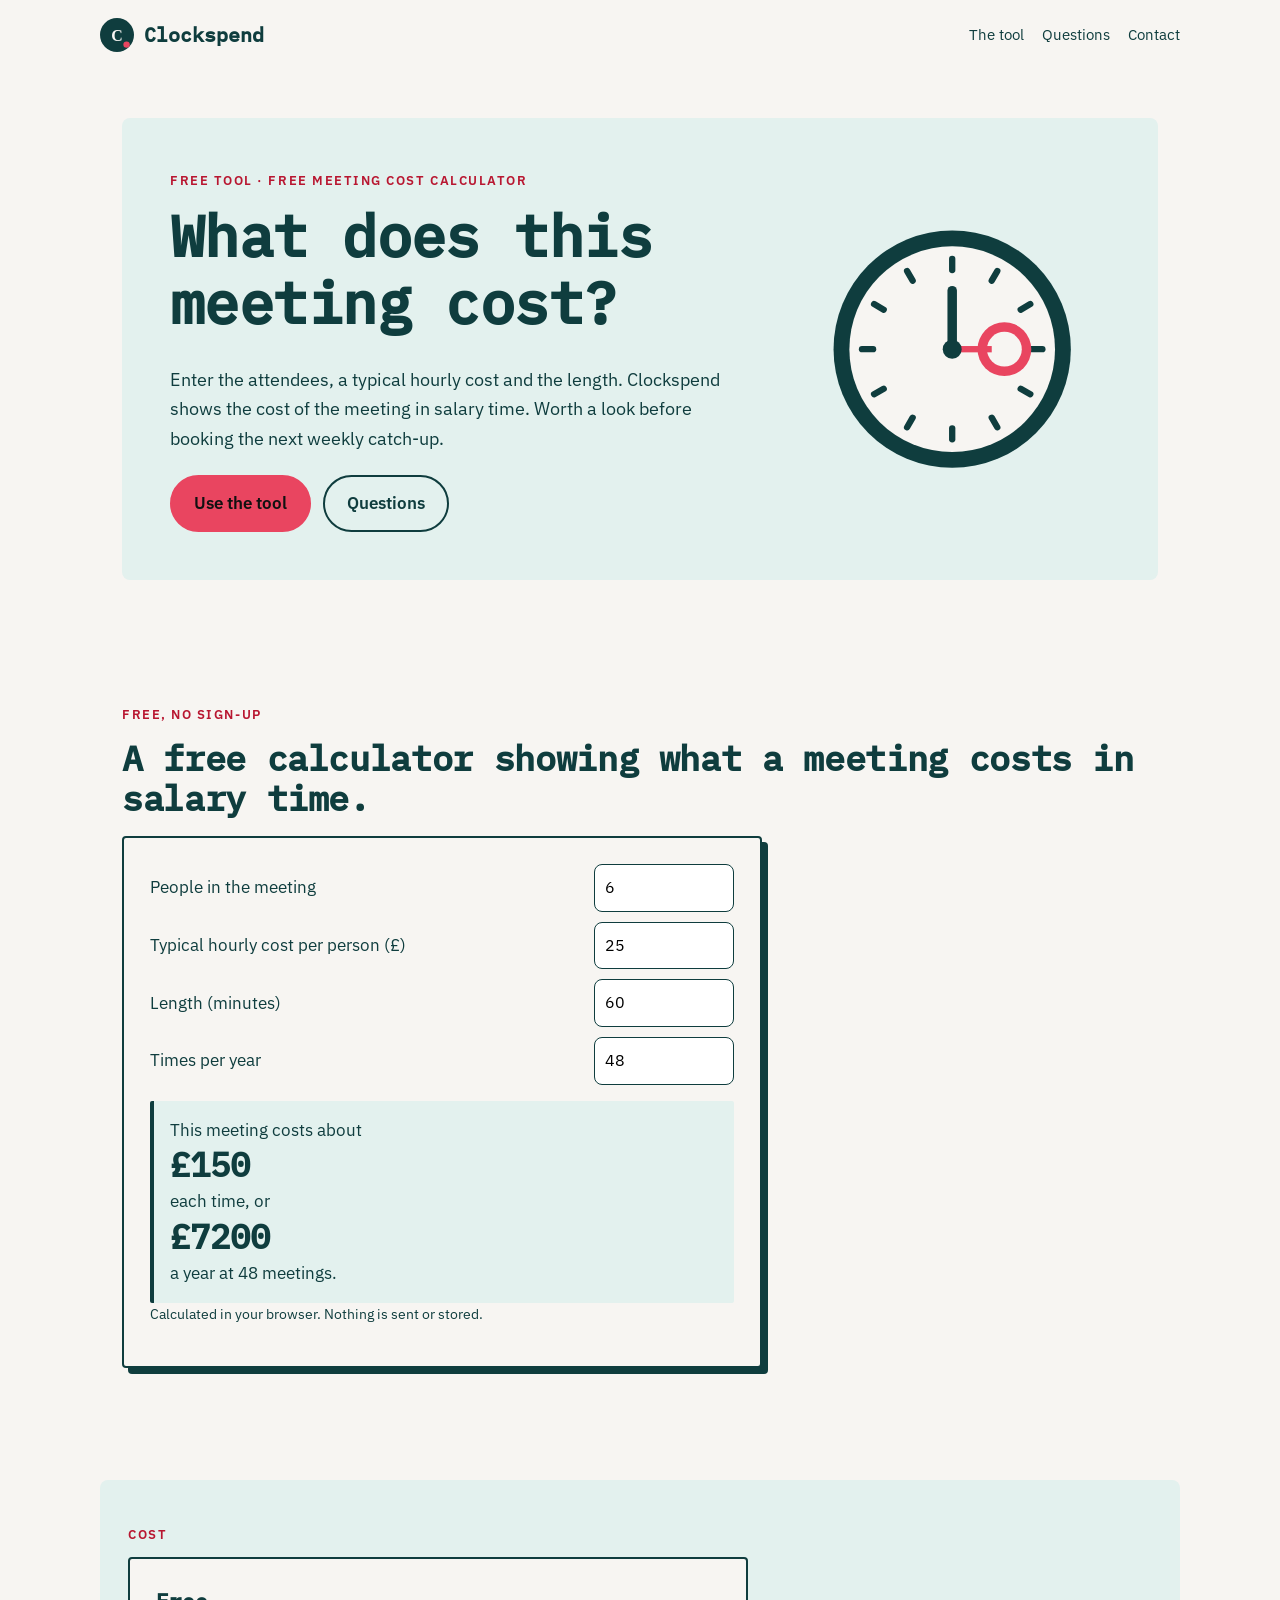
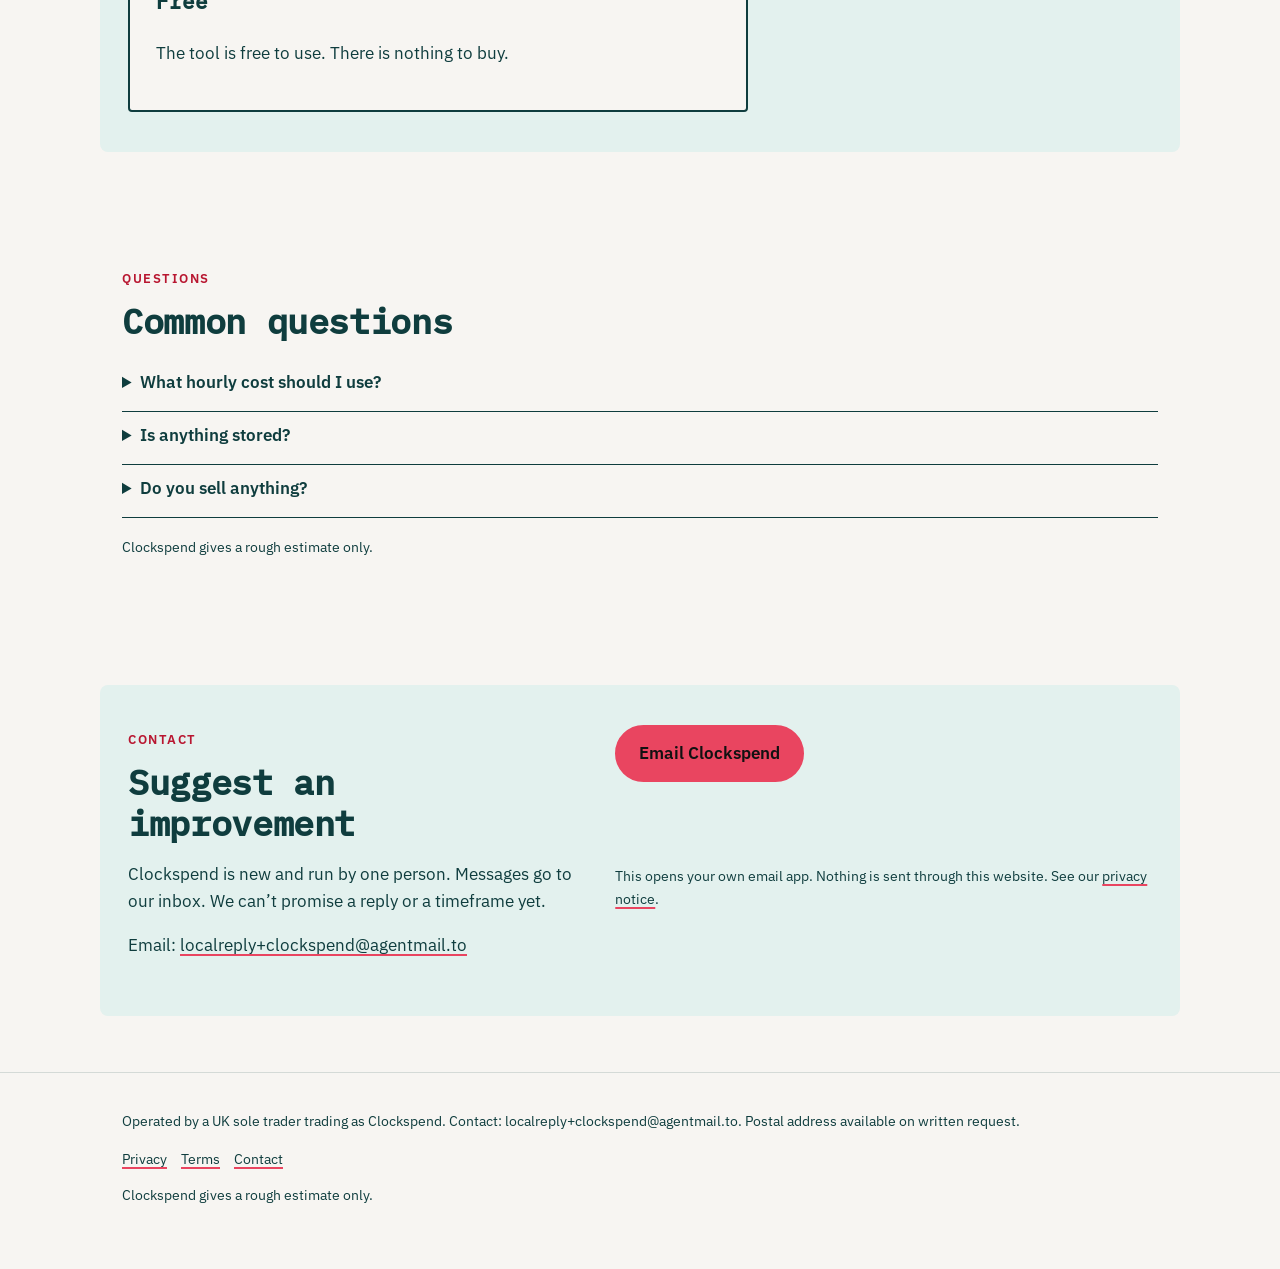
==== commit 39f41c0f: "Publish site 2026-11-09 07:39 GMT" ====
--- a/index.html
+++ b/index.html
@@ -7,7 +7,7 @@
 <meta name="referrer" content="strict-origin-when-cross-origin">
 <title>Clockspend: What does this meeting cost?</title>
 <meta name="description" content="A free calculator showing what a meeting costs in salary time.">
-<meta name="theme-color" content="#1A1A2E">
+<meta name="theme-color" content="#0F3D3E">
 <meta property="og:type" content="website"><meta property="og:title" content="Clockspend: What does this meeting cost?"><meta property="og:description" content="A free calculator showing what a meeting costs in salary time.">
 <meta property="og:image" content="https://evanturner557-del.github.io/clockspend/assets/og.png"><meta property="og:image:width" content="1200"><meta property="og:image:height" content="630">
 <meta property="og:image:alt" content="Clockspend: What does this meeting cost?"><meta property="og:site_name" content="Clockspend"><meta property="og:locale" content="en_GB">
@@ -21,9 +21,9 @@
 </head>
 <body>
 <a class="skip" href="#main">Skip to content</a>
-<header><div class="wrap top"><a class="brand" href="./"><svg viewBox="0 0 64 64" aria-hidden="true" width="34" height="34"><circle cx="32" cy="32" r="32" fill="#1A1A2E"/><text x="32" y="43" text-anchor="middle" font-family="Georgia, serif" font-weight="700" font-size="30" fill="#F6F6FA">C</text><circle cx="50" cy="50" r="6" fill="#E94560"/></svg>Clockspend</a><nav aria-label="Primary"><a href="#tool">The tool</a><a href="#faq">Questions</a><a href="#contact">Contact</a></nav></div></header>
+<header><div class="wrap top"><a class="brand" href="./"><svg viewBox="0 0 64 64" aria-hidden="true" width="34" height="34"><circle cx="32" cy="32" r="32" fill="#0F3D3E"/><text x="32" y="43" text-anchor="middle" font-family="Georgia, serif" font-weight="700" font-size="30" fill="#F7F5F2">C</text><circle cx="50" cy="50" r="6" fill="#E94560"/></svg>Clockspend</a><nav aria-label="Primary"><a href="#tool">The tool</a><a href="#faq">Questions</a><a href="#contact">Contact</a></nav></div></header>
 <main id="main">
-<section class="hero"><div class="wrap"><div class="inner"><div><span class="eyebrow">Free tool · Free meeting cost calculator</span><h1>What does this meeting cost?</h1><p class="lede">Enter the attendees, a typical hourly cost and the length. Clockspend shows the cost of the meeting in salary time. Worth a look before booking the next weekly catch-up.</p><div class="ctas"><a class="btn" href="#tool" data-cta="hero">Use the tool</a><a class="btn ghost" href="#faq" data-cta="hero-secondary">Questions</a></div></div><div class="art"><svg viewBox="0 0 400 400" aria-hidden="true" focusable="false" class="motif"><circle cx="200" cy="200" r="150" fill="#1A1A2E"/><circle cx="200" cy="200" r="130" fill="#F6F6FA"/><rect x="196" y="82" width="8" height="22" rx="4" fill="#1A1A2E" transform="rotate(0 200 200)"/><rect x="196" y="82" width="8" height="22" rx="4" fill="#1A1A2E" transform="rotate(30 200 200)"/><rect x="196" y="82" width="8" height="22" rx="4" fill="#1A1A2E" transform="rotate(60 200 200)"/><rect x="196" y="82" width="8" height="22" rx="4" fill="#1A1A2E" transform="rotate(90 200 200)"/><rect x="196" y="82" width="8" height="22" rx="4" fill="#1A1A2E" transform="rotate(120 200 200)"/><rect x="196" y="82" width="8" height="22" rx="4" fill="#1A1A2E" transform="rotate(150 200 200)"/><rect x="196" y="82" width="8" height="22" rx="4" fill="#1A1A2E" transform="rotate(180 200 200)"/><rect x="196" y="82" width="8" height="22" rx="4" fill="#1A1A2E" transform="rotate(210 200 200)"/><rect x="196" y="82" width="8" height="22" rx="4" fill="#1A1A2E" transform="rotate(240 200 200)"/><rect x="196" y="82" width="8" height="22" rx="4" fill="#1A1A2E" transform="rotate(270 200 200)"/><rect x="196" y="82" width="8" height="22" rx="4" fill="#1A1A2E" transform="rotate(300 200 200)"/><rect x="196" y="82" width="8" height="22" rx="4" fill="#1A1A2E" transform="rotate(330 200 200)"/><rect x="194" y="120" width="12" height="90" rx="6" fill="#1A1A2E"/><circle cx="266" cy="200" r="34" fill="#E94560"/><circle cx="266" cy="200" r="22" fill="#F6F6FA"/><rect x="200" y="196" width="50" height="8" fill="#E94560"/><circle cx="200" cy="200" r="12" fill="#1A1A2E"/></svg></div></div></div></section>
+<section class="hero"><div class="wrap"><div class="inner"><div><span class="eyebrow">Free tool · Free meeting cost calculator</span><h1>What does this meeting cost?</h1><p class="lede">Enter the attendees, a typical hourly cost and the length. Clockspend shows the cost of the meeting in salary time. Worth a look before booking the next weekly catch-up.</p><div class="ctas"><a class="btn" href="#tool" data-cta="hero">Use the tool</a><a class="btn ghost" href="#faq" data-cta="hero-secondary">Questions</a></div></div><div class="art"><svg viewBox="0 0 400 400" aria-hidden="true" focusable="false" class="motif"><circle cx="200" cy="200" r="150" fill="#0F3D3E"/><circle cx="200" cy="200" r="130" fill="#F7F5F2"/><rect x="196" y="82" width="8" height="22" rx="4" fill="#0F3D3E" transform="rotate(0 200 200)"/><rect x="196" y="82" width="8" height="22" rx="4" fill="#0F3D3E" transform="rotate(30 200 200)"/><rect x="196" y="82" width="8" height="22" rx="4" fill="#0F3D3E" transform="rotate(60 200 200)"/><rect x="196" y="82" width="8" height="22" rx="4" fill="#0F3D3E" transform="rotate(90 200 200)"/><rect x="196" y="82" width="8" height="22" rx="4" fill="#0F3D3E" transform="rotate(120 200 200)"/><rect x="196" y="82" width="8" height="22" rx="4" fill="#0F3D3E" transform="rotate(150 200 200)"/><rect x="196" y="82" width="8" height="22" rx="4" fill="#0F3D3E" transform="rotate(180 200 200)"/><rect x="196" y="82" width="8" height="22" rx="4" fill="#0F3D3E" transform="rotate(210 200 200)"/><rect x="196" y="82" width="8" height="22" rx="4" fill="#0F3D3E" transform="rotate(240 200 200)"/><rect x="196" y="82" width="8" height="22" rx="4" fill="#0F3D3E" transform="rotate(270 200 200)"/><rect x="196" y="82" width="8" height="22" rx="4" fill="#0F3D3E" transform="rotate(300 200 200)"/><rect x="196" y="82" width="8" height="22" rx="4" fill="#0F3D3E" transform="rotate(330 200 200)"/><rect x="194" y="120" width="12" height="90" rx="6" fill="#0F3D3E"/><circle cx="266" cy="200" r="34" fill="#E94560"/><circle cx="266" cy="200" r="22" fill="#F7F5F2"/><rect x="200" y="196" width="50" height="8" fill="#E94560"/><circle cx="200" cy="200" r="12" fill="#0F3D3E"/></svg></div></div></div></section>
 <section id="tool"><div class="wrap"><span class="eyebrow">Free, no sign-up</span><h2>A free calculator showing what a meeting costs in salary time.</h2><form class="tool" id="calc" novalidate><div class="row"><label for="t-people">People in the meeting</label><input type="number" id="t-people" data-k="people" value="6" step="1" min="0" inputmode="decimal"></div><div class="row"><label for="t-rate">Typical hourly cost per person (£)</label><input type="number" id="t-rate" data-k="rate" value="25" step="1" min="0" inputmode="decimal"></div><div class="row"><label for="t-mins">Length (minutes)</label><input type="number" id="t-mins" data-k="mins" value="60" step="5" min="0" inputmode="decimal"></div><div class="row"><label for="t-weekly">Times per year</label><input type="number" id="t-weekly" data-k="weekly" value="48" step="1" min="0" inputmode="decimal"></div><div class="result" id="result" role="status" aria-live="polite"></div><p class="fine">Calculated in your browser. Nothing is sent or stored.</p></form></div></section>
 <section class="tint" id="price"><div class="wrap"><span class="eyebrow">Cost</span><div class="pricebox"><p class="price">Free</p><p>The tool is free to use. There is nothing to buy.</p></div></div></section>
 <section id="faq"><div class="wrap"><span class="eyebrow">Questions</span><h2>Common questions</h2><details><summary>What hourly cost should I use?</summary><p>Salary plus employer costs, divided by working hours. A rough average is fine.</p></details><details><summary>Is anything stored?</summary><p>No. It runs in your browser.</p></details><details><summary>Do you sell anything?</summary><p>No. It&#x27;s just a calculator.</p></details><p class="fine mt">Clockspend gives a rough estimate only.</p></div></section>
--- a/assets/site.css
+++ b/assets/site.css
@@ -1,7 +1,7 @@
 @font-face{font-family:'IBM Plex Mono';font-weight:500;font-style:normal;font-display:swap;src:url(fonts/ibm-plex-mono-latin-500-normal.woff2) format('woff2')}
 @font-face{font-family:'IBM Plex Sans';font-weight:400;font-style:normal;font-display:swap;src:url(fonts/ibm-plex-sans-latin-400-normal.woff2) format('woff2')}
 @font-face{font-family:'IBM Plex Sans';font-weight:600;font-style:normal;font-display:swap;src:url(fonts/ibm-plex-sans-latin-600-normal.woff2) format('woff2')}
-:root{--ink:#1A1A2E;--paper:#F6F6FA;--acc:#E94560;--acc-text:#B81630;--on-acc:#111111;--acc-btn:#E94560;--soft:#E4E4EE;--on-ink:#F6F6FA;--r:4px;--br:999px;--head:'IBM Plex Mono', ui-monospace, monospace;--body:'IBM Plex Sans', system-ui, sans-serif}
+:root{--ink:#0F3D3E;--paper:#F7F5F2;--acc:#E94560;--acc-text:#B81630;--on-acc:#111111;--acc-btn:#E94560;--soft:#E3F1EE;--on-ink:#F7F5F2;--r:4px;--br:999px;--head:'IBM Plex Mono', ui-monospace, monospace;--body:'IBM Plex Sans', system-ui, sans-serif}
 *,*::before,*::after{box-sizing:border-box}html{scroll-behavior:smooth}@media (prefers-reduced-motion:reduce){html{scroll-behavior:auto}*{transition:none!important}}
 body{margin:0;font-family:var(--body);color:var(--ink);background:var(--paper);line-height:1.6;font-size:17px;-webkit-font-smoothing:antialiased}
 h1,h2,h3{font-family:var(--head);line-height:1.15;margin:0 0 .5em;letter-spacing:-.01em}h1{font-size:clamp(2.1rem,5vw,3.6rem)}h2{font-size:clamp(1.5rem,3vw,2.2rem)}h3{font-size:1.15rem}
@@ -33,7 +33,6 @@
 .check h3{margin-top:18px}.check label{display:flex;gap:10px;align-items:flex-start;padding:6px 0}.check input{width:20px;height:20px;accent-color:var(--acc)}
 .legal{max-width:760px}.legal h2{font-size:1.3rem;margin-top:1.6em}
 .hero .wrap>.inner{background:var(--soft);border-radius:calc(var(--r)*2);padding:48px;display:grid;grid-template-columns:1.3fr .7fr;gap:36px;align-items:center}@media(max-width:800px){.hero .wrap>.inner{grid-template-columns:1fr;padding:28px}}.tint{background:transparent}.tint .wrap{background:var(--soft);border-radius:calc(var(--r)*2);padding:40px 28px}
-/* polish 2026-11-08 */
 .mt{margin-top:18px}
 .tool{box-shadow:6px 6px 0 var(--ink)}
 .tool input[type=number],.tool input,.tool select{font-size:16px;min-height:44px}
